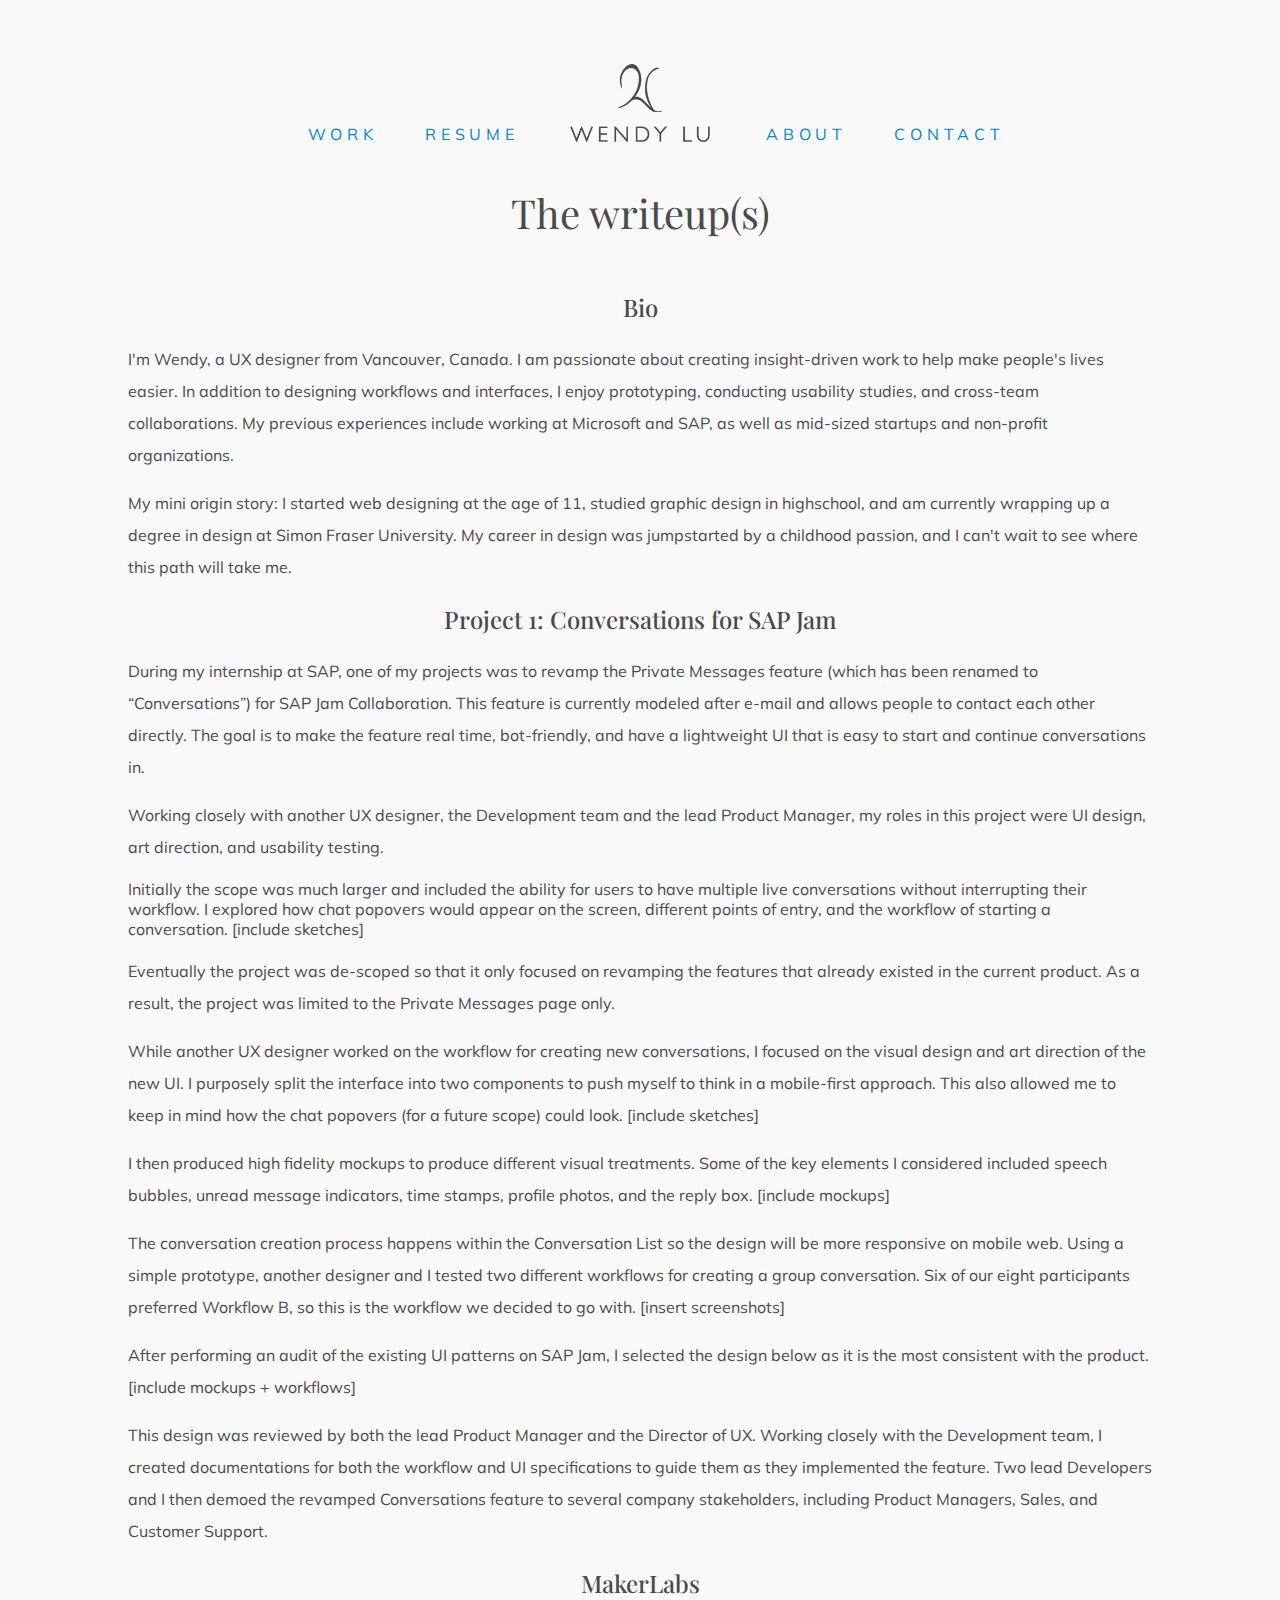
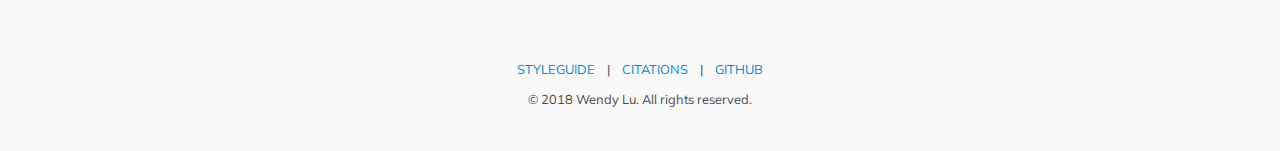
==== content.html @ 5f1aeb9b "Content for bio + conversations" ====
<!DOCTYPE html>
<html lang="en">

  <head>

    <meta charset="utf-8">
    <meta name="viewport" content="width=device-width, initial-scale=1.0">
    <title>Wendy Lu</title>
    <link href="https://fonts.googleapis.com/css?family=Muli:200,300,300i,400,400i,700,700i,800,800i" rel="stylesheet">
    <link href="https://fonts.googleapis.com/css?family=Playfair+Display:400,400i,700,700i" rel="stylesheet">
    <link rel="stylesheet" href="css/main.css">

  </head>

  <body>

    <div class="container">
      <header>

        <nav>
          <div id="desktop1" class="desktop">
            <ul>
              <li><a href="index.php">Work</a></li>
              <li><a href="about.php">Resume</a></li>
            </ul>
          </div>

          <div class="logo">
            <a href="index.php"><img src="img/logo.png" alt="Wendy Lu"></a>
          </div>

          <div id="desktop2" class="desktop">
            <ul>
              <li><a href="index.php">About</a></li>
              <li><a href="contact.php">Contact</a></li>
            </ul>
          </div>

          <div id="mobile" class="mobile">
            <div id="menu-items">
              <hr>
              <ul>
                <li><a href="index.php">Work</a></li>
                <li><a href="about.php">Resume</a></li>
                <li><a href="about.php">About</a></li>
                <li><a href="contact.php">Contact</a></li>
              </ul>
              <hr>
            </div> <!--end menu-items-->

            <ul>
              <li><a href="#" id="menu-button" class="hidden" aria-hidden="true" aria-controls="menu-items">Menu</a></li>
            </ul>
            <img src="img/spacer.png" alt="spacer">
          </div>
        </nav>
      </header>

      <main>

        <h1 class="full">The writeup(s)</h1>

        <section class="narrow">
          <h2>Bio</h2>
          <p>
            I'm Wendy, a UX designer from Vancouver, Canada. I am passionate about creating insight-driven work to help make people's lives easier. In addition to designing workflows and interfaces, I enjoy prototyping, conducting usability studies, and cross-team collaborations. My previous experiences include working at Microsoft and SAP, as well as mid-sized startups and non-profit organizations.
          </p>
          <p>
            My mini origin story: I started web designing at the age of 11, studied graphic design in highschool, and am currently wrapping up a degree in design at Simon Fraser University. My career in design was jumpstarted by a childhood passion, and I can't wait to see where this path will take me.
          </p>

          <h2>Project 1: Conversations for SAP Jam</h2>
          <p>
            During my internship at SAP, one of my projects was to revamp the Private Messages feature (which has been renamed to “Conversations”) for SAP Jam Collaboration. This feature is currently modeled after e-mail and allows people to contact each other directly. The goal is to make the feature real time, bot-friendly, and have a lightweight UI that is easy to start and continue conversations in.
          </p>
          <p>
            Working closely with another UX designer, the Development team and the lead Product Manager, my roles in this project were UI design, art direction, and usability testing.
          </p>
            Initially the scope was much larger and included the ability for users to have multiple live conversations without interrupting their workflow. I explored how chat popovers would appear on the screen, different points of entry, and the workflow of starting a conversation.
            [include sketches]
          </p>
          <p>
            Eventually the project was de-scoped so that it only focused on revamping the features that already existed in the current product. As a result, the project was limited to the Private Messages page only.
          </p>
          <p>
            While another UX designer worked on the workflow for creating new conversations, I focused on the visual design and art direction of the new UI. I purposely split the interface into two components to push myself to think in a mobile-first approach. This also allowed me to keep in mind how the chat popovers (for a future scope) could look.
            [include sketches]
          </p>
          <p>
            I then produced high fidelity mockups to produce different visual treatments. Some of the key elements I considered included speech bubbles, unread message indicators, time stamps, profile photos, and the reply box.
            [include mockups]
          </p>
          <p>
            The conversation creation process happens within the Conversation List so the design will be more responsive on mobile web. Using a simple prototype, another designer and I tested two different workflows for creating a group conversation. Six of our eight participants preferred Workflow B, so this is the workflow we decided to go with.
            [insert screenshots]
          </p>
          <p>
            After performing an audit of the existing UI patterns on SAP Jam, I selected the design below as it is the most consistent with the product.
            [include mockups + workflows]
          </p>
          <p>
            This design was reviewed by both the lead Product Manager and the Director of UX. Working closely with the Development team, I created documentations for both the workflow and UI specifications to guide them as they implemented the feature. Two lead Developers and I then demoed the revamped Conversations feature to several company stakeholders, including Product Managers, Sales, and Customer Support.
          </p>


          <h2>MakerLabs</h2>
          <p>

          </p>


        </section>

      </main>


      <footer>
        <p><a href="styleguide.php">Styleguide</a> &nbsp;&nbsp; | &nbsp;&nbsp; <a href="citations.php">Citations</a> &nbsp;&nbsp; | &nbsp;&nbsp; <a href="https://github.com/wendyyuanlu/p3" onclick="target='_blank'">Github</a></p>
        <p>&copy; 2018 Wendy Lu. All rights reserved.</p>
      </footer>

    </div> <!--end container-->

    <script src="js/main.js"></script>

  </body>

</html>
---- css/main.css ----
* {
	box-sizing: border-box;
}

body {
  margin: 0 auto;
  font-size: 16px;
  font-family: 'Muli', sans-serif;
  color: #4A4A4D;
  background: #F9F9F9;
  overflow-x: hidden;
}

main, header {
  margin: 0 auto;
  padding: 0 5%;
/*   max-width: 90%; */
}

ul {
  padding-left:1em;
}

a, a:visited {
  color: #0088CE;
  text-decoration: none;
  display: inline-block;
  transition: 0.4s color;
}

a:hover, a:focus {
  color: #4A4A4D;
}

/*https://stackoverflow.com/questions/28623446/hover-effect-expand-bottom-border*/
a:after {
  display:block;
  content: '';
  border-bottom: 4px solid #c9e8f8;
  transform: scaleX(0);
  transition: transform 0.2s ease-in-out;
}

a:hover:after, a:focus:after {
  transform: scaleX(1);
}



h1 {
  font-family: 'Playfair Display';
  font-weight: 400;
  font-size: 1.7em;
  text-align: center;
  margin: 0 auto 1.3em auto;
}

h2 {
  font-family: 'Playfair Display';
  font-weight: 500;
  text-align: center;
}

h3 {
  font-weight: 400;
  font-size: 0.8em;
  text-transform: uppercase;
  letter-spacing: 0.2em;
  text-align: center;
}

p {
  line-height: 2em;
}

figure, figcaption {
  margin: 0;
  padding:0;
}

figcaption {
  font-size: 0.8em;
  line-height: 1.6em;
}

header {
  display: flex;
  flex-wrap: wrap;
  justify-content: center;
  margin: 2em auto;
}

header .logo {
  width:130px;
  height: 75px;
  margin-bottom: 0.8em;
}

header .logo img {
  max-width: 100%;
  opacity: 1;
}

header .logo a:after {
  border: 0;
}

nav {
  display: flex;
  align-items: center;
  flex-direction: column;
  text-transform: uppercase;
}

nav .desktop {
  display: none;
  visibility: hidden;
}

nav ul {
  list-style-type: none;
  padding:0;
  margin: 0;
}

nav ul li {
  display: inline-block;
  line-height: 2em;
  padding: 0;
  margin-right: -0.3em;
}

nav ul li a {
  transition: color 0.4s, border-color 0.4s;
}

hr {
  border: none;
  border-bottom: 1px solid #e3e3e3;
  display: block;
}

footer {
  margin-top: auto;
  padding: 3em 0;
  display: flex;
  justify-content: space-around;
  align-items: center;
  flex-direction: column;
  font-size: 0.8em;
}

footer p {
  margin: 0;
}

footer a {
  text-transform: uppercase;
}

.hidden {
  display: none;
  visibility: hidden;
}

.container {
  display: flex;
  flex-direction: column;
  min-height: calc(100vh - 20px);
  /* min-height: 100vh; */
}

.highlight {
  display: inline-block;
}

.highlight:after {
  display:block;
  content: '';
  background:#c9e8f8;
}

h1 .highlight:after {
  height: 7px;
  margin-top:-12px;
}

.subtext {
/*   font-size: 0.8rem;
  text-transform: uppercase;
  letter-spacing: 0.2em; */
  margin-right: -0.2em;
  background-image: linear-gradient(transparent 10px,#c9e8f8 5px,#c9e8f8 15px,transparent 14px);
}

/* #styleguide h2, #styleguide h3 {
  text-align: left;
} */

/* #styleguide hr {
  margin: 3em 0;
} */

#styleguide #more-project .grid {
  margin-bottom:1em;
}

code {
  font-size: 1em;
  font-family: 'Muli';
  background: #fff;
  white-space: pre-line;
  display: block;
  padding: 1em;
  margin-bottom:2.5em;
}

/*-----------------------------------
   GENERIC GRID STRUCTURE
  -----------------------------------*/

.grid {
  display: flex;
  flex-wrap: wrap;
}

.grid img {
  max-width: 100%;
  height: auto;
}

.col-2, .col-3 {
  margin-bottom:1.5em;
  width: 100%;
}

.col-2:last-child, .col-3:last-child {
  margin-bottom:0;
}

.grid-center {
  align-items: center;
}

/*-----------------------------------
   WORK LISTING GALLERY
  -----------------------------------*/

.work-container {
/*   display: flex;
  flex-wrap: wrap; */
}

.work-container .col-2:last-child {
  margin-bottom:1.5em;
}

 .work-item {
  margin-bottom: 1.5em;
  display: flex;
  flex-wrap: wrap;
}

.work-item figure {
  margin: 0 0 -4px 0;
  max-width: 100%;
  position: relative;
  overflow: hidden;
  z-index:1;
}

.work-item figure img {
/*   max-width: 100%; */
  transition: 1s transform;
}

.work-item figure a {
  height:10px;
}

.work-item figure a img:hover {
   transform: scale(1.15);
}

.work-item a {
  background: #fff;
  color: #4A4A4D;
  position: relative;
  z-index: 2;
}

.work-item a:after {
  border: none;
}

.work-item > a {
  background: #fff;
  width: 100%;
}


.work-overview {
  transition: 0.4s all;
  position: relative;
  z-index: 3;
  margin: 0px auto 0 auto;
  border: 1px solid #e3e3e3;
  border-top: none;
  padding: 1.3em 1.8em;
  text-align: center;
  background: #fff;
  width: 100%;
}

.work-overview:hover {
  background: rgba(201, 232, 248, 0.2);
}

.work-overview h2 {
  margin: 0;
}

.work-overview p {
  font-size: 0.9em;
  line-height: 1.8em;
}

.work-overview p:first-child {
  margin-top: 0;
  margin-bottom: 0.8em;
}

.work-overview .arrow {
  margin: 0;
  font-size: 2em;
  line-height: 1em;
  transition: 0.4s all;
}

.work-overview:hover > .arrow {
  padding-left:0.8em;
}

/*-----------------------------------
   WORK LISTING GALLERY ENDS
  -----------------------------------*/

/*-----------------------------------
   PROJECT DETAIL
  -----------------------------------*/
#project-detail img {
  max-width: 100%;
}

.panel {
  width: 100vw;
  margin: 0 -50vw;
  position: relative;
}

.panel:nth-of-type(even) {
  background: #f0f0f0;
}

.panel-child {
  padding: 3em 10.5%;
}


.panel:first-child > .panel-child {
 padding-top:0;
}

#project-detail p {
  margin-top: 0;
}

#project-detail h1 {
  margin-bottom: 0.5em;
}

#project-detail h2 {
  margin: 0;
}

#project-detail .details h3 {
  text-align: left;
}

#project-detail .details p {
  font-size: 0.8em;
  line-height: 1.6em;
}

.intro .col-2:first-child {
  margin-bottom: 0;
}

.intro .col-2:last-child {
  margin-bottom:1em;
}



/*-----------------------------------
   PROJECT DETAIL ENDS
  -----------------------------------*/

/*-----------------------------------
   MORE PROJECTS
  -----------------------------------*/
#more-project .grid {
  margin-bottom:-1em;
}

#more-project .col-2 {
  flex-direction: column;

}

#more-project a:hover {
  background: rgba(201, 232, 248, 0.2);
}

#more-project a {
  padding: 1em;
  display: flex;
  flex-direction: column;
  border: 1px solid #e3e3e3;
  background: #fff;
  color: #4A4A4D;
  transition: 0.4s background;
  flex: 1 0 auto;
  height: 100%;
}

#more-project .arrow {
  margin-top: auto;
  font-size: 1.5em;
  line-height: 1em;
  transition: 0.4s all;
  padding: 0 0.2em;
}

#more-project a:after {
  border: none;
}

#more-project .next-project:hover .arrow {
  padding-left:0.8em;
}

#more-project .prev-project:hover .arrow {
  padding-right:0.8em;
}

.prev-project h2, .prev-project h3, .prev-project .arrow {
  margin: 0.2em;
  text-align: center;
}

.next-project h2, .next-project h3, .next-project .arrow {
  margin: 0.2em;
  text-align: center;
}



/*------*/


  .work-item {

    margin-bottom: 3em;
    align-items: center;
    flex-direction: column; /*THIS IS SUPER IMPORTANT!!!*/
  }


  .work-item > a {
    margin-top:-2em;
    max-width: 85%;
    display: flex;
    flex: 1 0 auto;

  }

  .work-overview {
    border: 1px solid #e3e3e3;
    display: flex;
    flex-direction: column;
  }


  .work-overview .arrow {
    margin-top: auto;
  }

/*-----------------------------------
   END MORE PROJECTS
  -----------------------------------*/

p.social {
  text-align: center;
}

p.social img {
  width: 17px;
  height: 17px;
  padding: 10px;
}




@media (min-width: 600px) {

  h1 {
    font-size: 2.5em;
    max-width:650px;
  }


  header {
    margin-top:4em;
  }

  h1 .highlight:after {
    height: 11px;
    margin-top:-18px;
  }


  .text-only {
    max-width: 80%;
    margin: 0 auto;
  }


}


@media (max-width: 759px) {

  /*-----------------------------------
   NAVIGATION
  -----------------------------------*/


  nav #mobile {
    text-align: center;
    width: 100%;
    min-width: 100%;
    display: flex;
    flex-direction: column;
    margin-top:-0.5em;
  }

  #mobile img {
    max-width: 100%;
    margin-bottom: -8px;
  }

  #mobile ul li{
    text-align: center;
    margin-left:-0.3em;
    width: 100%;
    margin-top:3px;
    margin-bottom:3px;
  }


  #mobile ul li a:after {
    margin-top:-6px;
  }

  #mobile ul li a:focus {
    color: #0088CE;
    outline: none;
  }

  #mobile ul li a:focus:after {
    border-bottom:0;
  }



  /*-----------------------------------
   END NAVIGATION
  -----------------------------------*/

  .col-2.grid-text {
    order: 1;
  }

  .col-2.grid-image {
    order: 2;
  }


  .details .col-3:nth-of-type(1), .details .col-3:nth-of-type(2) {
    margin-bottom: 0.8em;
  }

}


@media (min-width: 760px) {


  /*-----------------------------------
   NAVIGATION
  -----------------------------------*/
  header {
    margin-left: 0;
    margin-right: 0;
  }
  
  nav {
    flex-direction: row;
    width: 100%;
  }

  header .logo {
    width:140px;
    height: 77.54px;
    margin-right: 2em;
    margin-left: 2em;
  }


  nav ul li {
    padding: 0 1.2em;
    line-height: 1.3em;
    letter-spacing: 0.3em;
  }


  nav ul li a:after {
    margin-right: 0.3em;
  }
  
  nav #desktop1 {
    width: calc(50% - 70px - 2em);
    text-align: right;
  }
  
  nav #desktop2 {
    width: calc(50% - 70px - 2em);
    text-align: left;
  }


  nav #desktop1 ul li:first-child {
    padding-left: 0;
    margin-left: 0;
  }

  nav #desktop2 ul li:last-child {
    padding-right: 0;
    margin-right: 0;
  }


  nav .desktop {
    display: inline-block;
    padding-top:3.45em;
    visibility: visible;
  }

  nav #mobile {
    display: none;
    visibility: hidden;
  }
  /*-----------------------------------
   NAVIGATION ENDS
  -----------------------------------*/

  /*-----------------------------------
   GENERAL GRID STRUCTURE
  -----------------------------------*/


  .col-2, .col-3 {
    margin: 0 3%;
  }

  .col-2:nth-of-type(odd), .col-3:nth-of-type(3n + 1) {
    margin-left: 0;
  }

  .col-2:nth-of-type(even), .col-3:nth-of-type(3n + 3) {
    margin-right: 0;
  }


  .col-2 {
    width: calc((100% - 6%)/2);

  }

  .col-3 {
    width: calc((100% - 12%)/3 );
  }

  /*-----------------------------------
   GENERAL GRID STRUCTURE ENDS
  -----------------------------------*/

  /*-----------------------------------
   WORK LISTING GALLERY
  -----------------------------------*/

  .work-container .col-2:last-child {
    margin-bottom:3em;
  }

  .work-item {
/*     width: calc((100% - 8%)/2);
    margin: 0 2% 3em 2%; */
    margin-bottom: 3em;
/*     justify-content: space-around; */
    align-items: center;
    flex-direction: column; /*THIS IS SUPER IMPORTANT!!!*/
  }


  .work-item figure:after {
    display: block;
    content: " ";
    background: #F9F9F9;
    height: 4px;
    margin-top:-4px;
    position: relative;
    z-index: 4;
  }


  .work-item > a {
    margin-top:-2em;
    max-width: 85%;
    display: flex;
    flex: 1 0 auto;

  }

  .work-overview {
    border: 1px solid #e3e3e3;
    display: flex;
    flex-direction: column;
  }


  .work-overview .arrow {
    margin-top: auto;
  }

  /*-----------------------------------
   WORK LISTING GALLERY ENDS
  -----------------------------------*/

  /*-----------------------------------
   PROJECT DETAIL
  -----------------------------------*/

  #project-detail h1, #project-detail .grid h2, #project-detail .grid h3 {
    text-align: left;
  }

  .intro .grid {
    align-items: center;
  }

  .intro .col-2:first-child {
    order: 2;
    margin-left: 3%;
    margin-right: 0;
  }

  .intro .col-2:last-child {
    order: 1;
    margin-right: 3%;
    margin-left: 0;
  }

  /*-----------------------------------
   PROJECT DETAIL ENDS
  -----------------------------------*/
}

@media (min-width: 1000px) {

  header, main {
/*     max-width: 80%; */
    padding: 0 10%;
  }

  nav ul li {
    padding: 0 1.5em;
    line-height: 1.3em;
    letter-spacing: 0.3em;
  }

  .text-only {
    max-width: 70%;
  }

  .work-item > a {
    margin-top:-2.5em;
  }

  /*-----------------------------------
   MORE PROJECTS
  -----------------------------------*/

/*   #more-project a {
    position: relative;
    z-index: 2;
  }

  #more-project .more-project-text{
    width: 70%;
  }

  #more-project a:after {
    border: none;
  }

  #more-project figure {
    display: inline;
    position: relative;
    overflow: hidden;
    z-index:1;
  }

  #more-project img {
    transition: 1s transform;
    height: 100%;
    width: 100%;
  }

  #more-project figure img:hover {
     transform: scale(1.15);
  }

  .prev-project h2, .prev-project h3, .prev-project .arrow {
    margin: 0.2em;
    text-align: right;
  }

  .next-project h2, .next-project h3, .next-project .arrow {
    margin: 0.2em;
    text-align: left;
  }

  .prev-project .arrow, .next-project .arrow {
    margin: 0;
    font-size: 1.5em;
    line-height: 1em;
    transition: 0.4s all;
    padding: 0 0.2em;
  }

  .next-project:hover .arrow {
    padding-left:0.8em;
  }

  .prev-project:hover .arrow {
    padding-right:0.8em;
  }


  .more-project-text {
    display: flex;
    flex-direction: column;
  }


  .more-project-text .arrow {
    margin-top: auto;
  } */


  /*-----------------------------------
     END MORE PROJECTS
    -----------------------------------*/
}


@media (min-width:1400px) {

  main {
    padding: 0 15%;
  }

/*   .work-container {
    max-width: 80%;
    margin: 0 auto;
  } */

  /*-----------------------------------
   PROJECT DETAIL
  -----------------------------------*/
  .panel-child {
    padding-right: 15.5%;
    padding-left: 15.5%;
  }


  /*-----------------------------------
   PROJECT DETAIL ENDS
  -----------------------------------*/
}


@media (min-width:1600px) {

  main {
    padding: 0 20%;
  }

  /*-----------------------------------
   PROJECT DETAIL
  -----------------------------------*/
  .panel-child {
    padding-right: 20.5%;
    padding-left: 20.5%;
  }


  /*-----------------------------------
   PROJECT DETAIL ENDS
  -----------------------------------*/
}
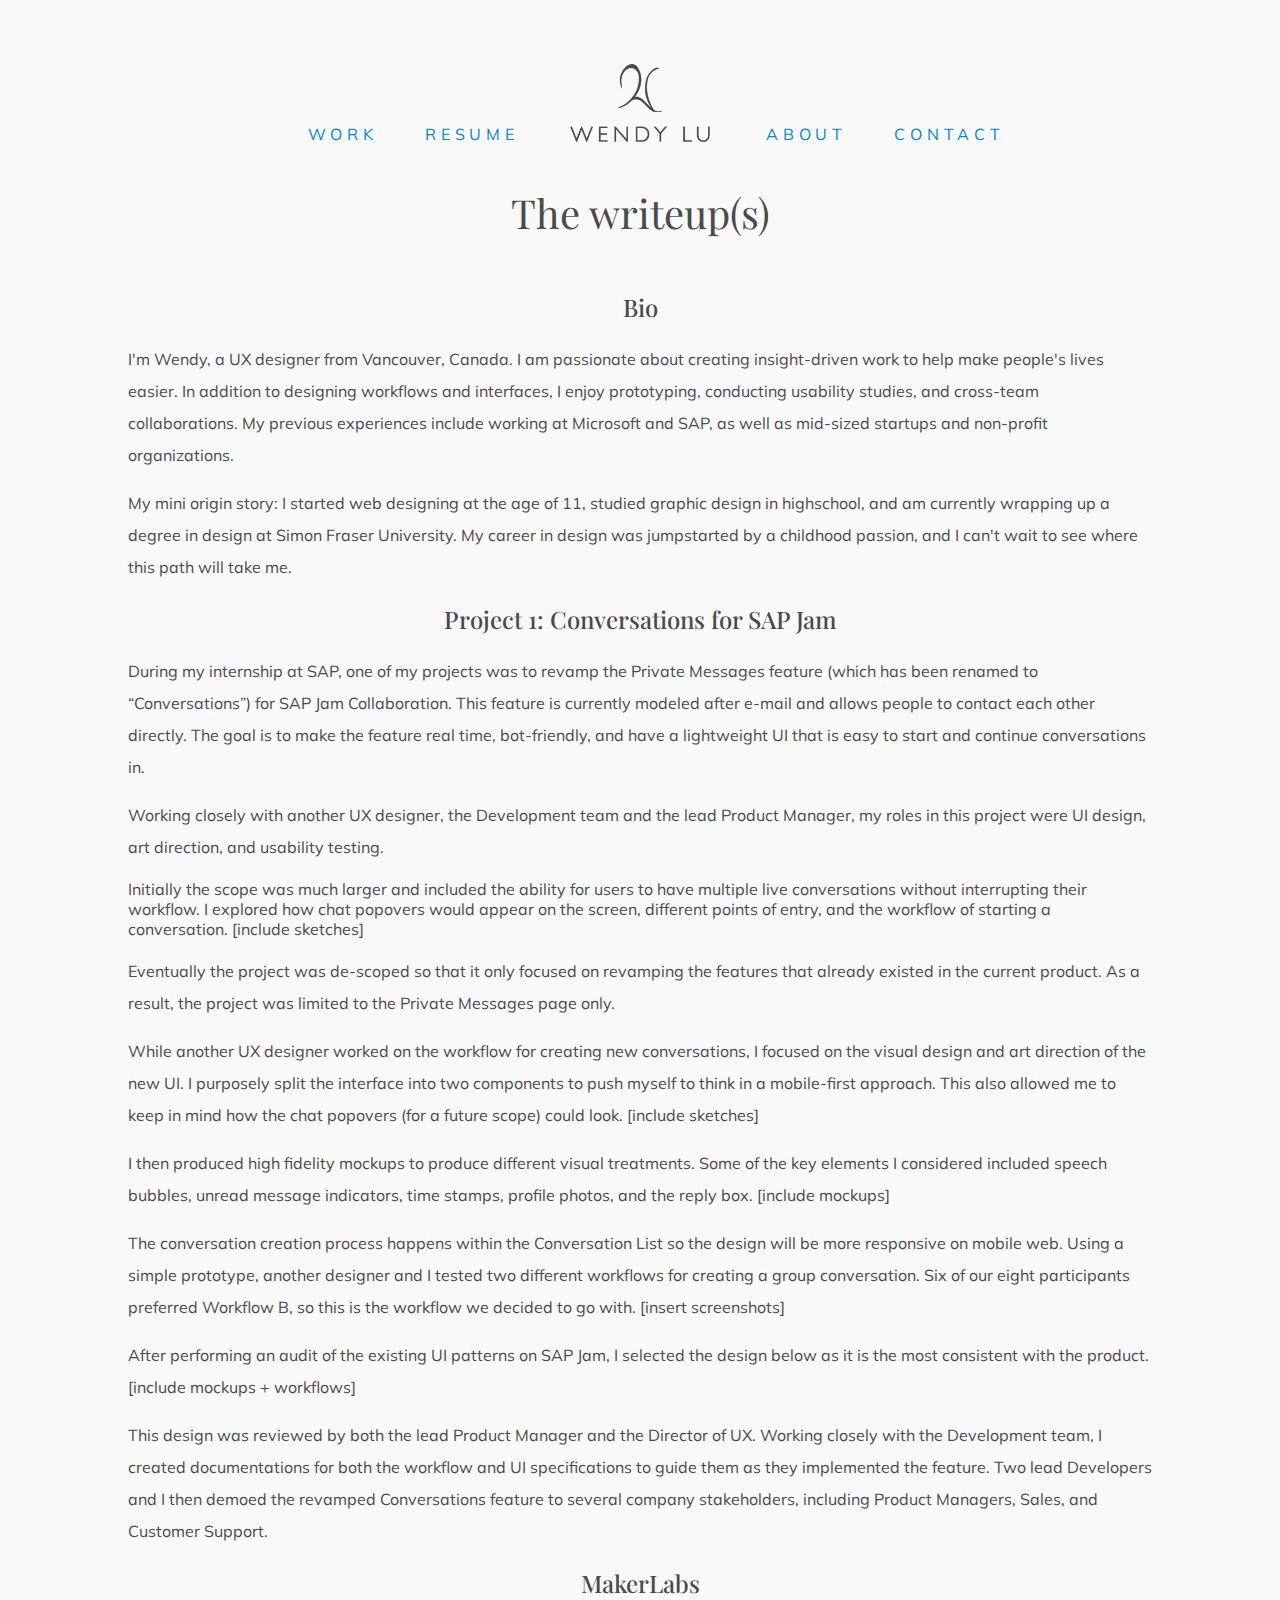
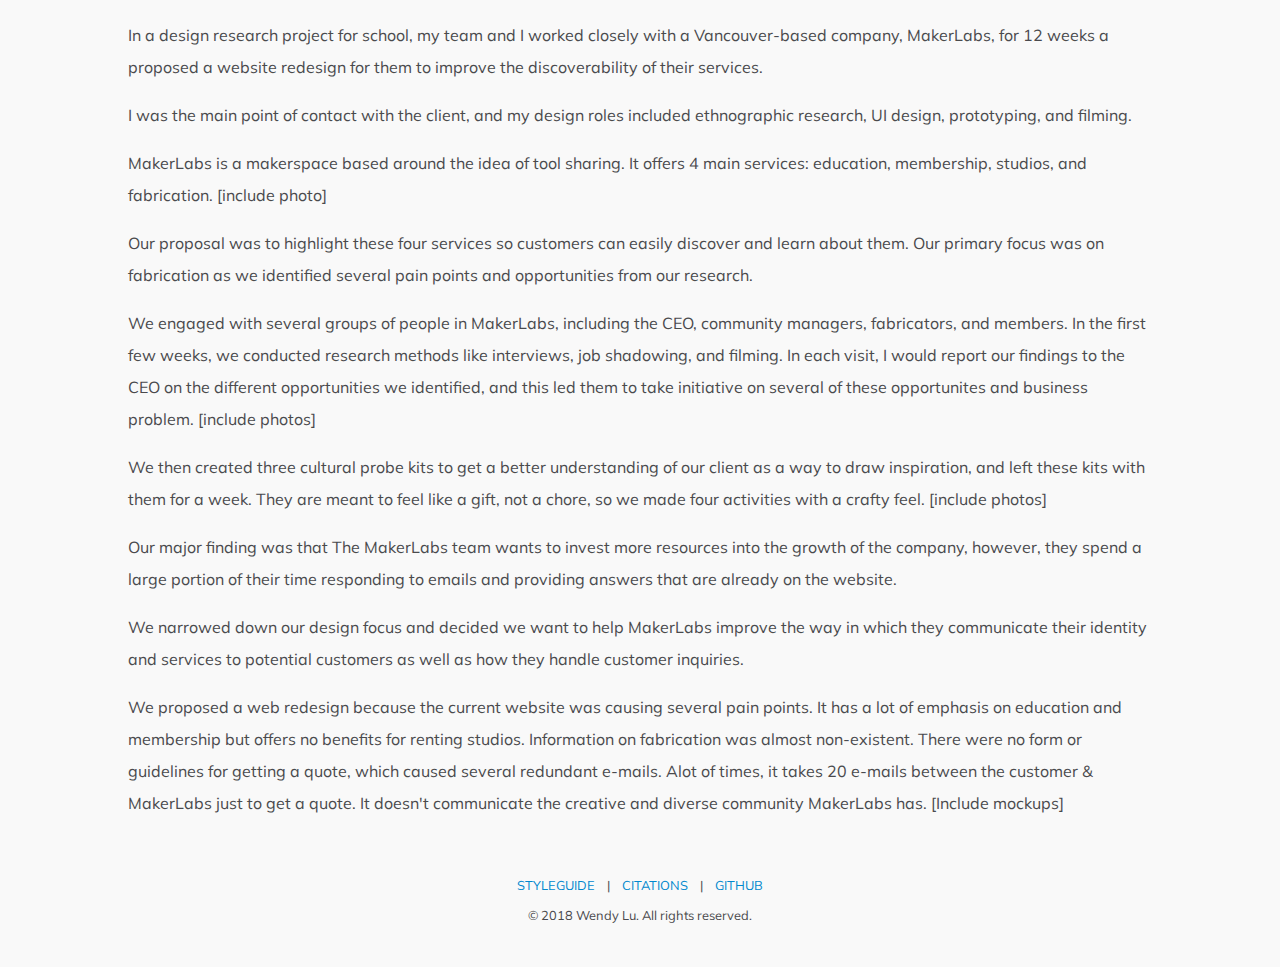
==== commit 68800def: "Added content for makerlabs" ====
--- a/content.html
+++ b/content.html
@@ -105,7 +105,35 @@
 
           <h2>MakerLabs</h2>
           <p>
-
+            In a design research project for school, my team and I worked closely with a Vancouver-based company, MakerLabs, for 12 weeks a proposed a website redesign for them to improve the discoverability of their services.
+          </p>
+          <p>
+            I was the main point of contact with the client, and my design roles included ethnographic research, UI design, prototyping, and filming.
+          </p>
+          <p>
+            MakerLabs is a makerspace based around the idea of tool sharing. It offers 4 main services: education, membership, studios, and fabrication.
+            [include photo]
+          </p>
+          <p>
+            Our proposal was to highlight these four services so customers can easily discover and learn about them. Our primary focus was on fabrication as we identified several pain points and opportunities from our research.
+          </p>
+          <p>
+            We engaged with several groups of people in MakerLabs, including the CEO, community managers, fabricators, and members. In the first few weeks, we conducted research methods like interviews, job shadowing, and filming. In each visit, I would report our findings to the CEO on the different opportunities we identified, and this led them to take initiative on several of these opportunites and business problem.
+            [include photos]
+          </p>
+          <p>
+            We then created three cultural probe kits to get a better understanding of our client as a way to draw inspiration, and left these kits with them for a week. They are meant to feel like a gift, not a chore, so we made four activities with a crafty feel.
+            [include photos]
+          </p>
+          <p>
+            Our major finding was that The MakerLabs team wants to invest more resources into the growth of the company, however, they spend a large portion of their time responding to emails and providing answers that are already on the website.
+          </p>
+          <p>
+            We narrowed down our design focus and decided we want to help MakerLabs improve the way in which they communicate their identity and services to potential customers as well as how they handle customer inquiries.
+          </p>
+          <p>
+            We proposed a web redesign because the current website was causing several pain points. It has a lot of emphasis on education and membership but offers no benefits for renting studios. Information on fabrication was almost non-existent. There were no form or guidelines for getting a quote, which caused several redundant e-mails. Alot of times, it takes 20 e-mails between the customer & MakerLabs just to get a quote. It doesn't communicate the creative and diverse community MakerLabs has.
+            [Include mockups]
           </p>
 
 
--- a/css/main.css
+++ b/css/main.css
@@ -17,8 +17,12 @@
 /*   max-width: 90%; */
 }
 
-ul {
+ul, ol {
   padding-left:1em;
+}
+
+li {
+	line-height: 1.8em;
 }
 
 a, a:visited {
@@ -615,7 +619,7 @@
     margin-left: 0;
     margin-right: 0;
   }
-  
+
   nav {
     flex-direction: row;
     width: 100%;
@@ -639,12 +643,12 @@
   nav ul li a:after {
     margin-right: 0.3em;
   }
-  
+
   nav #desktop1 {
     width: calc(50% - 70px - 2em);
     text-align: right;
   }
-  
+
   nav #desktop2 {
     width: calc(50% - 70px - 2em);
     text-align: left;
